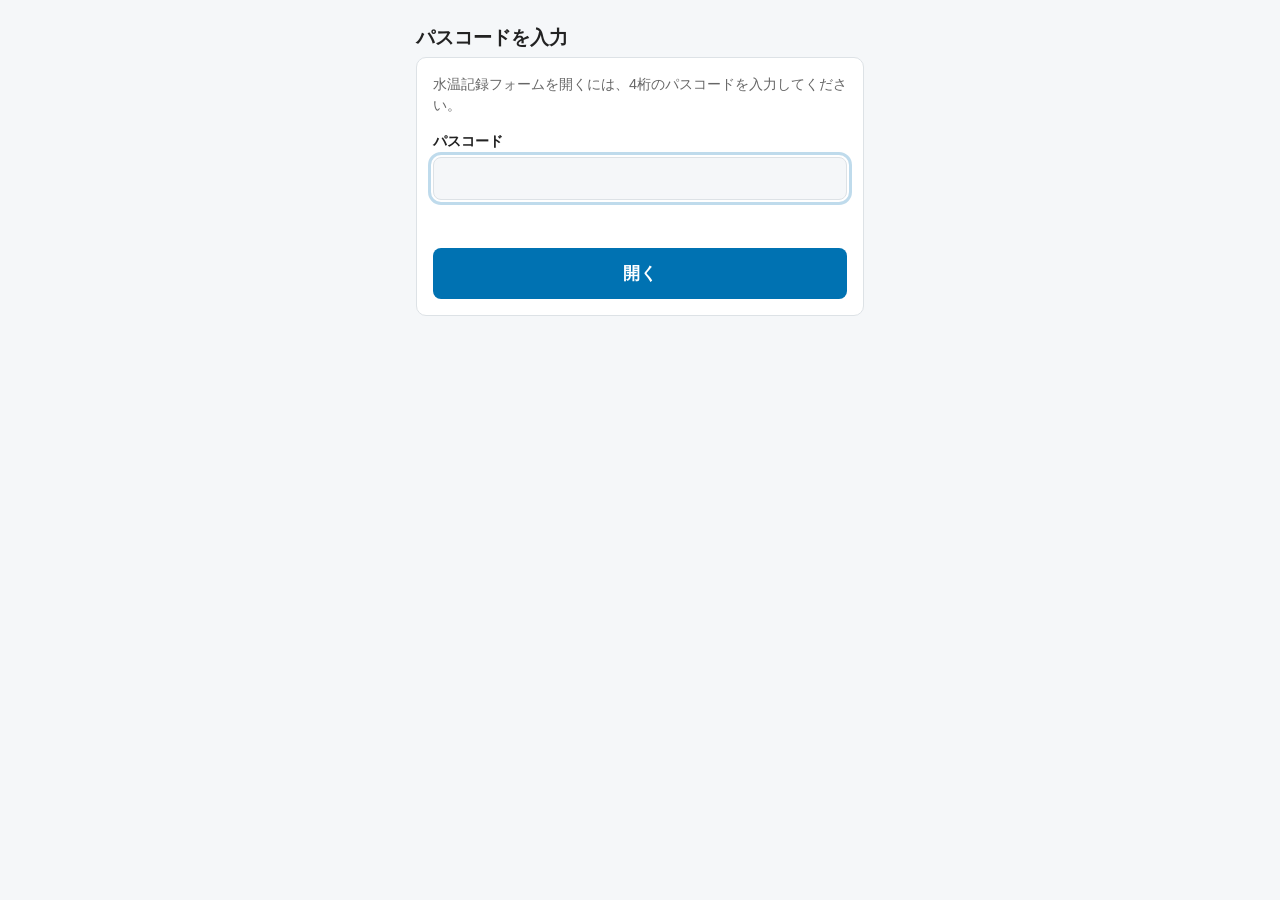
==== input.html @ ee84fba9 "利根川河口堰の追加、ダークモード、年比較・系列選択UIの刷新、自動バックフィル - 利根川河口堰(波崎)6局を登録、データが提供されている上流・上層/下流・上層の2局を有効化(直近1年分取得済み)。中" ====
<!DOCTYPE html>
<html lang="ja">
<head>
<meta charset="UTF-8">
<meta name="viewport" content="width=device-width, initial-scale=1.0">
<title>水温を記録する | 茨城 水温比較</title>
<style>
  :root {
    color-scheme: light;
    --color-bg: #f5f7f9;
    --color-surface: #ffffff;
    --color-control: #f5f7f9;
    --color-text: #222222;
    --color-muted: #666666;
    --color-border: #dde2e6;
    --color-accent: #0072B2;
    --color-accent-contrast: #ffffff;
    --color-error: #c62828;
    --color-focus-ring: rgba(0, 114, 178, 0.25);
  }
  @media (prefers-color-scheme: dark) {
    :root {
      color-scheme: dark;
      --color-bg: #11161b;
      --color-surface: #1b2229;
      --color-control: #252e37;
      --color-text: #edf1f5;
      --color-muted: #aab4be;
      --color-border: #3a4651;
      --color-accent: #56B4E9;
      --color-accent-contrast: #07141c;
      --color-error: #ff8a80;
      --color-focus-ring: rgba(86, 180, 233, 0.35);
    }
  }
  * { box-sizing: border-box; }
  body {
    margin: 0;
    font-family: -apple-system, BlinkMacSystemFont, "Hiragino Sans", "Yu Gothic", "Segoe UI", sans-serif;
    background: var(--color-bg);
    color: var(--color-text);
    line-height: 1.5;
  }
  main {
    max-width: 480px;
    margin: 0 auto;
    padding: 16px;
  }
  h1 {
    font-size: 1.2rem;
    margin: 8px 0 4px;
  }
  .back-link {
    display: inline-block;
    margin-bottom: 8px;
    font-size: 0.85rem;
    color: var(--color-accent);
    text-decoration: none;
  }
  .card {
    background: var(--color-surface);
    border: 1px solid var(--color-border);
    border-radius: 10px;
    padding: 16px;
    margin-bottom: 16px;
  }
  form {
    display: flex;
    flex-direction: column;
    gap: 14px;
  }
  label {
    font-size: 0.9rem;
    font-weight: 600;
    display: block;
    margin-bottom: 4px;
  }
  input[type="date"],
  input[type="number"],
  input[type="password"],
  textarea {
    width: 100%;
    font-size: 1.1rem;
    padding: 10px;
    border: 1px solid var(--color-border);
    border-radius: 8px;
    background: var(--color-control);
    color: var(--color-text);
  }
  input::placeholder,
  textarea::placeholder {
    color: var(--color-muted);
    opacity: 1;
  }
  input:focus-visible,
  textarea:focus-visible,
  button:focus-visible,
  .back-link:focus-visible {
    outline: 3px solid var(--color-focus-ring);
    outline-offset: 2px;
  }
  textarea {
    font-size: 0.95rem;
    resize: vertical;
    min-height: 3.2em;
  }
  .unit-hint {
    font-size: 0.8rem;
    color: var(--color-muted);
    font-weight: normal;
    margin-left: 4px;
  }
  button[type="submit"] {
    appearance: none;
    border: none;
    background: var(--color-accent);
    color: var(--color-accent-contrast);
    font-size: 1.05rem;
    font-weight: 600;
    padding: 14px;
    border-radius: 8px;
    cursor: pointer;
  }
  button[type="submit"]:active {
    opacity: 0.85;
  }
  .help {
    font-size: 0.82rem;
    color: var(--color-muted);
  }
  .help ol {
    margin: 4px 0 0;
    padding-left: 1.2em;
  }
  .status-text {
    font-size: 0.85rem;
    color: var(--color-muted);
    min-height: 1.2em;
    margin-top: -4px;
  }
  .gate[hidden],
  .app-content[hidden] {
    display: none;
  }
  .gate-description {
    margin: 0 0 14px;
    font-size: 0.9rem;
    color: var(--color-muted);
  }
  .gate-error {
    margin: 0;
    min-height: 1.5em;
    font-size: 0.85rem;
    color: var(--color-error);
  }
</style>
</head>
<body>
<main>
  <section id="passcode-gate" class="gate" aria-labelledby="gate-title">
    <h1 id="gate-title">パスコードを入力</h1>
    <div class="card">
      <p class="gate-description">水温記録フォームを開くには、4桁のパスコードを入力してください。</p>
      <form id="passcode-form">
        <div>
          <label for="passcode-input">パスコード</label>
          <input type="password" id="passcode-input" inputmode="numeric" pattern="[0-9]{4}" maxlength="4" autocomplete="one-time-code" required autofocus>
        </div>
        <p id="passcode-error" class="gate-error" role="alert" aria-live="polite"></p>
        <button type="submit">開く</button>
      </form>
    </div>
  </section>

  <div id="app-content" class="app-content" hidden>
    <a class="back-link" href="index.html">&larr; グラフを見る</a>
    <h1>水温を記録する</h1>

    <div class="card">
      <form id="temp-form">
        <div>
          <label for="date-input">日付</label>
          <input type="date" id="date-input" name="date" required>
        </div>
        <div>
          <label for="value-input">水温<span class="unit-hint">(°C)</span></label>
          <input type="number" id="value-input" name="value" step="0.1" inputmode="decimal" required>
        </div>
        <div>
          <label for="note-input">備考<span class="unit-hint">(任意)</span></label>
          <textarea id="note-input" name="note" placeholder="例: 前日に大雨、濁りあり など"></textarea>
        </div>
        <p id="status-text" class="status-text"></p>
        <button type="submit">GitHubで記録する</button>
      </form>
    </div>

    <div class="card help">
      <strong>使い方</strong>
      <ol>
        <li>日付と水温を入力して「GitHubで記録する」をタップします。</li>
        <li>GitHubのIssue作成画面が新しいタブで開くので、内容を確認してそのまま「Submit new issue」をタップします。</li>
        <li>数分後、自動的にデータが追記されグラフに反映されます(Issueはコメントの上で自動クローズされます)。</li>
      </ol>
      GitHubへのログインが必要です(リポジトリオーナーのみ記録可能)。
    </div>
  </div>
</main>

<script>
(function () {
  var GATE_STORAGE_KEY = "tapwater_gate_ok";
  var PASSCODE_HASH = "c91bcd9ef3968cb25256c8fda7b1613b6a3cdddb7513ca818193e4daac5f00e1";

  var gate = document.getElementById("passcode-gate");
  var appContent = document.getElementById("app-content");
  var passcodeForm = document.getElementById("passcode-form");
  var passcodeInput = document.getElementById("passcode-input");
  var passcodeError = document.getElementById("passcode-error");

  function showApp() {
    gate.hidden = true;
    appContent.hidden = false;
  }

  try {
    if (window.localStorage.getItem(GATE_STORAGE_KEY) === "1") {
      showApp();
    }
  } catch (e) {
    // localStorageが使えない環境では毎回パスコードを確認する
  }

  passcodeForm.addEventListener("submit", async function (ev) {
    ev.preventDefault();
    passcodeError.textContent = "";

    var data = new TextEncoder().encode(passcodeInput.value);
    var digest = await window.crypto.subtle.digest("SHA-256", data);
    var hash = Array.from(new Uint8Array(digest), function (byte) {
      return byte.toString(16).padStart(2, "0");
    }).join("");

    if (hash === PASSCODE_HASH) {
      try {
        window.localStorage.setItem(GATE_STORAGE_KEY, "1");
      } catch (e) {
        // localStorageが使えなくても現在のページではフォームを表示する
      }
      showApp();
      return;
    }

    passcodeError.textContent = "パスコードが違います";
    passcodeInput.value = "";
    passcodeInput.focus();
  });
})();
</script>

<script>
(function () {
  var REPO_URL = "https://github.com/tanyeee/ibaraki-watertemp";
  var STORAGE_KEY = "tapwater_last_value";

  var form = document.getElementById("temp-form");
  var dateInput = document.getElementById("date-input");
  var valueInput = document.getElementById("value-input");
  var noteInput = document.getElementById("note-input");
  var statusText = document.getElementById("status-text");

  function todayJst() {
    // JST(UTC+9)基準の「今日」をYYYY-MM-DD形式で返す
    var now = new Date();
    var jst = new Date(now.getTime() + 9 * 60 * 60 * 1000);
    var y = jst.getUTCFullYear();
    var m = String(jst.getUTCMonth() + 1).padStart(2, "0");
    var d = String(jst.getUTCDate()).padStart(2, "0");
    return y + "-" + m + "-" + d;
  }

  dateInput.value = todayJst();

  var lastValue = null;
  try {
    lastValue = window.localStorage.getItem(STORAGE_KEY);
  } catch (e) {
    lastValue = null;
  }
  if (lastValue) {
    valueInput.placeholder = "前回: " + lastValue + "°C";
  }

  form.addEventListener("submit", function (ev) {
    ev.preventDefault();
    statusText.textContent = "";

    var dateStr = dateInput.value;
    var valueStr = valueInput.value;
    var note = noteInput.value.trim();

    if (!dateStr) {
      statusText.textContent = "日付を入力してください。";
      return;
    }
    if (valueStr === "" || isNaN(Number(valueStr))) {
      statusText.textContent = "水温を数値で入力してください。";
      return;
    }

    var value = Number(valueStr);
    var title = "temp: " + dateStr + " " + value;
    var body = note ? ("note: " + note) : "";

    try {
      window.localStorage.setItem(STORAGE_KEY, String(value));
    } catch (e) {
      // localStorageが使えない環境では無視
    }

    var issueUrl =
      REPO_URL +
      "/issues/new?title=" +
      encodeURIComponent(title) +
      "&body=" +
      encodeURIComponent(body);

    window.open(issueUrl, "_blank", "noopener");
    statusText.textContent = "GitHubのIssue作成画面を開きました。内容を確認して送信してください。";
  });
})();
</script>
</body>
</html>
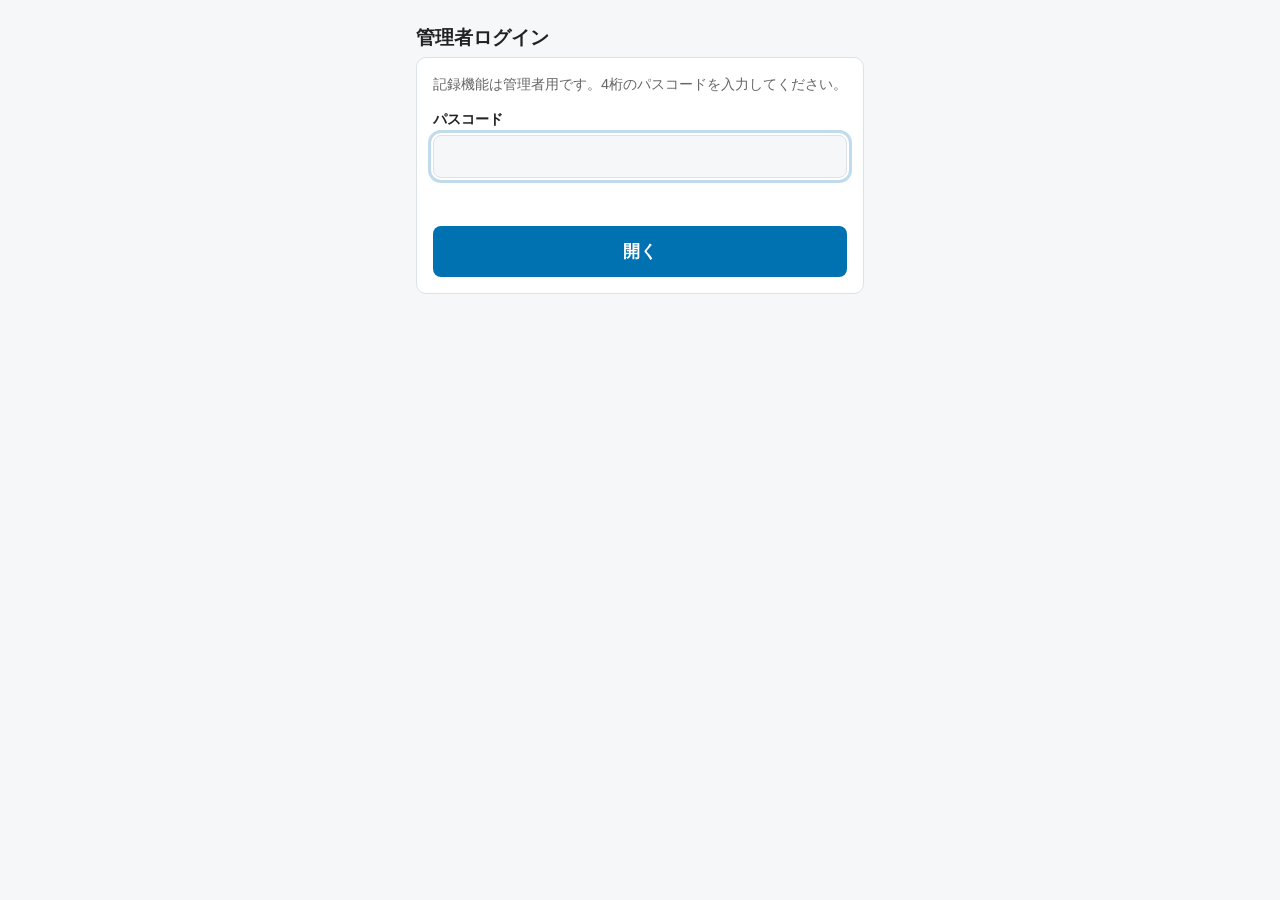
==== commit 81f1077a: "記録入口を水滴アイコン化、カード見出しの最大化と系列色による着色 - 「水温を記録する」テキストリンクを廃止し、更新ボタン左の   水滴アイコンから記録ページへ。パスコード画面は「管理者ログイン」  " ====
--- a/input.html
+++ b/input.html
@@ -3,7 +3,11 @@
 <head>
 <meta charset="UTF-8">
 <meta name="viewport" content="width=device-width, initial-scale=1.0">
-<title>水温を記録する | 茨城 水温比較</title>
+<meta name="theme-color" content="#f9ead6">
+<title>水温を記録する | 茨城県 海・湖・河川水温比較</title>
+<link rel="icon" href="icons/favicon-48.png" type="image/png">
+<link rel="apple-touch-icon" href="icons/apple-touch-icon.png">
+<link rel="manifest" href="manifest.webmanifest">
 <style>
   :root {
     color-scheme: light;
@@ -158,9 +162,9 @@
 <body>
 <main>
   <section id="passcode-gate" class="gate" aria-labelledby="gate-title">
-    <h1 id="gate-title">パスコードを入力</h1>
+    <h1 id="gate-title">管理者ログイン</h1>
     <div class="card">
-      <p class="gate-description">水温記録フォームを開くには、4桁のパスコードを入力してください。</p>
+      <p class="gate-description">記録機能は管理者用です。4桁のパスコードを入力してください。</p>
       <form id="passcode-form">
         <div>
           <label for="passcode-input">パスコード</label>
